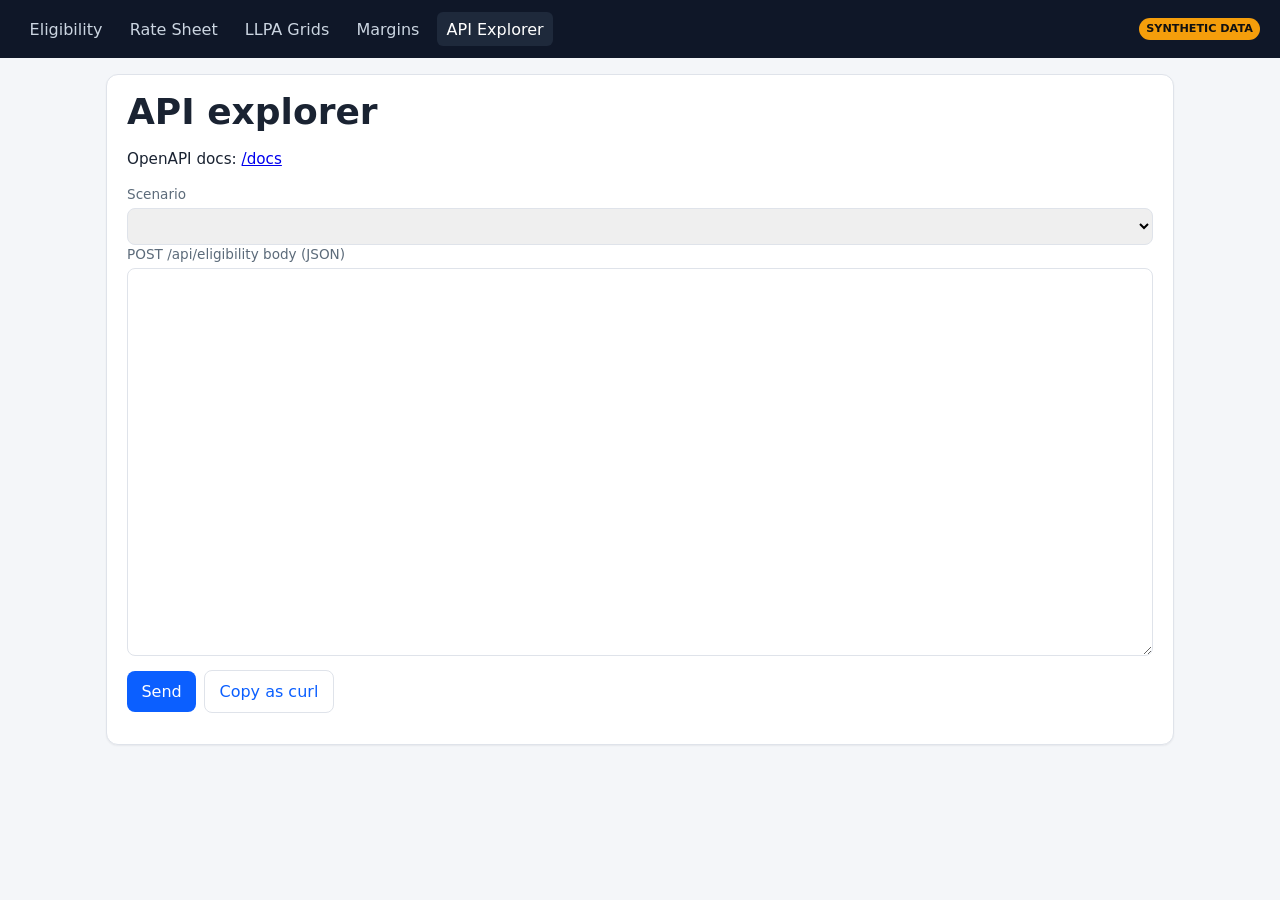
==== static/explorer.html @ 3ef73f7b "Add HELOC pricing engine with API, admin UI, and tests. Synthetic example data, SQLite config, and e" ====
<!DOCTYPE html>
<html lang="en">
<head>
  <meta charset="utf-8" />
  <meta name="viewport" content="width=device-width, initial-scale=1" />
  <title>API explorer</title>
  <link rel="stylesheet" href="/static/style.css" />
</head>
<body>
  <nav id="nav"></nav>
  <main>
    <div class="card">
      <h1>API explorer</h1>
      <p>OpenAPI docs: <a href="/docs">/docs</a></p>
      <label>Scenario</label>
      <select id="scenario"></select>
      <label>POST /api/eligibility body (JSON)</label>
      <textarea id="body" rows="16"></textarea>
      <div class="row" style="margin-top:0.5rem">
        <button type="button" id="send">Send</button>
        <button type="button" id="curl" class="ghost">Copy as curl</button>
      </div>
      <p id="timing"></p>
      <pre id="response"></pre>
    </div>
  </main>
  <script src="/static/nav.js"></script>
  <script src="/static/explorer.js"></script>
</body>
</html>
---- static/style.css ----
:root {
  --bg: #f4f6f9;
  --card: #fff;
  --text: #1a2332;
  --muted: #5c6b7a;
  --accent: #0b5fff;
  --danger: #b42318;
  --ok: #067647;
  --border: #dfe3ea;
}
* { box-sizing: border-box; }
body {
  margin: 0;
  font-family: system-ui, -apple-system, Segoe UI, Roboto, sans-serif;
  background: var(--bg);
  color: var(--text);
  line-height: 1.45;
}
nav {
  display: flex;
  gap: 0.5rem;
  flex-wrap: wrap;
  align-items: center;
  padding: 0.75rem 1.25rem;
  background: #0f1728;
  color: #fff;
}
nav a {
  color: #cbd5e1;
  text-decoration: none;
  padding: 0.35rem 0.6rem;
  border-radius: 6px;
}
nav a.active, nav a:hover { background: #1e293b; color: #fff; }
.badge {
  background: #f59e0b;
  color: #111;
  font-size: 0.7rem;
  font-weight: 700;
  padding: 0.2rem 0.45rem;
  border-radius: 999px;
  margin-left: auto;
}
main { max-width: 1100px; margin: 1rem auto; padding: 0 1rem 2rem; }
.card {
  background: var(--card);
  border: 1px solid var(--border);
  border-radius: 12px;
  padding: 1rem 1.25rem;
  margin-bottom: 1rem;
  box-shadow: 0 1px 2px rgba(16,24,40,.06);
}
h1 { font-size: 2.25rem; margin: 0 0 0.75rem; line-height: 1.15; font-weight: 700; }
h2 { font-size: 1.125rem; margin: 1rem 0 0.5rem; font-weight: 600; }
p, label, input, select, button { font-size: 0.95rem; }
.grid2 { display: grid; grid-template-columns: repeat(auto-fit, minmax(220px, 1fr)); gap: 0.75rem; }
label { display: block; font-size: 0.85rem; color: var(--muted); margin-bottom: 0.2rem; }
input, select, textarea {
  width: 100%;
  padding: 0.45rem 0.55rem;
  border: 1px solid var(--border);
  border-radius: 8px;
  font: inherit;
}
button {
  background: var(--accent);
  color: #fff;
  border: 0;
  border-radius: 8px;
  padding: 0.55rem 0.9rem;
  font: inherit;
  cursor: pointer;
}
button.secondary { background: #475569; }
button.ghost { background: transparent; color: var(--accent); border: 1px solid var(--border); }
.row { display: flex; gap: 0.5rem; flex-wrap: wrap; align-items: center; }
.err { color: var(--danger); font-size: 0.9rem; }
.ok { color: var(--ok); }
table { width: 100%; border-collapse: collapse; font-size: 0.85rem; }
th, td { border: 1px solid var(--border); padding: 0.35rem; text-align: left; vertical-align: top; }
th { background: #f8fafc; }
.hidden { display: none; }
#cltvLive { font-weight: 600; }
.breakdown { font-family: ui-monospace, monospace; font-size: 0.82rem; white-space: pre-wrap; }
#dropZone.drag, #dropZoneA.drag, #dropZoneB.drag { outline: 2px dashed var(--accent); }
.muted { color: var(--muted); font-size: 0.9rem; }
@media (max-width: 640px) { main { padding: 0 0.6rem 1.5rem; } }
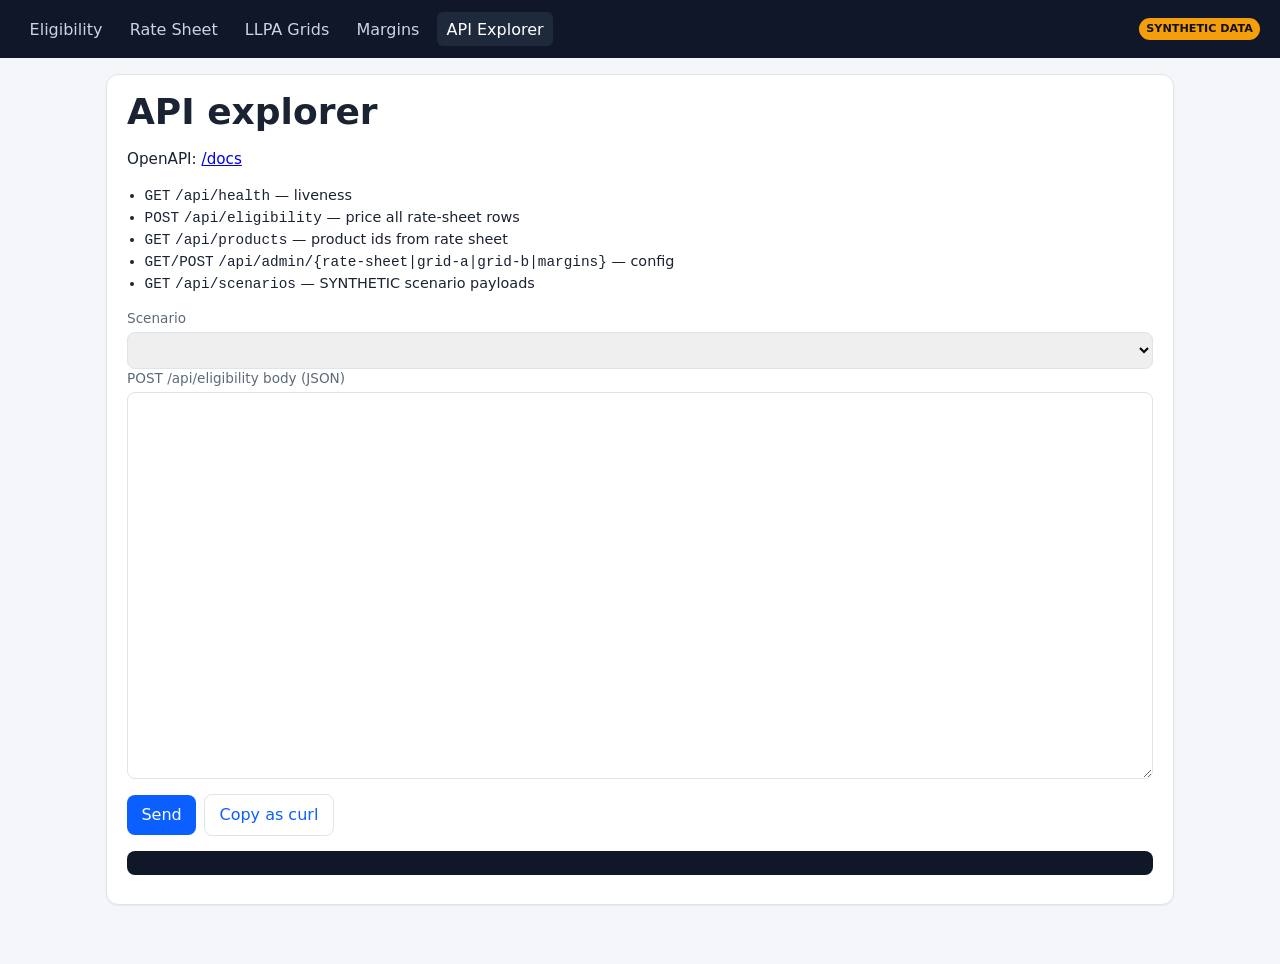
==== commit 8b81c770: "Apply REVIEW1: rounding, reasons, UI, deploy, and SYNTHETIC data. CLTV rounds before lookup; collect" ====
--- a/static/explorer.html
+++ b/static/explorer.html
@@ -4,6 +4,7 @@
   <meta charset="utf-8" />
   <meta name="viewport" content="width=device-width, initial-scale=1" />
   <title>API explorer</title>
+  <link rel="icon" href="/favicon.ico" type="image/svg+xml" />
   <link rel="stylesheet" href="/static/style.css" />
 </head>
 <body>
@@ -11,7 +12,14 @@
   <main>
     <div class="card">
       <h1>API explorer</h1>
-      <p>OpenAPI docs: <a href="/docs">/docs</a></p>
+      <p>OpenAPI: <a href="/docs">/docs</a></p>
+      <ul class="endpoint-list">
+        <li><code>GET</code> <code>/api/health</code> — liveness</li>
+        <li><code>POST</code> <code>/api/eligibility</code> — price all rate-sheet rows</li>
+        <li><code>GET</code> <code>/api/products</code> — product ids from rate sheet</li>
+        <li><code>GET/POST</code> <code>/api/admin/{rate-sheet|grid-a|grid-b|margins}</code> — config</li>
+        <li><code>GET</code> <code>/api/scenarios</code> — SYNTHETIC scenario payloads</li>
+      </ul>
       <label>Scenario</label>
       <select id="scenario"></select>
       <label>POST /api/eligibility body (JSON)</label>
@@ -20,8 +28,8 @@
         <button type="button" id="send">Send</button>
         <button type="button" id="curl" class="ghost">Copy as curl</button>
       </div>
-      <p id="timing"></p>
-      <pre id="response"></pre>
+      <p id="timing" class="muted"></p>
+      <pre id="response" class="response-box"></pre>
     </div>
   </main>
   <script src="/static/nav.js"></script>
--- a/static/style.css
+++ b/static/style.css
@@ -84,4 +84,31 @@
 .breakdown { font-family: ui-monospace, monospace; font-size: 0.82rem; white-space: pre-wrap; }
 #dropZone.drag, #dropZoneA.drag, #dropZoneB.drag { outline: 2px dashed var(--accent); }
 .muted { color: var(--muted); font-size: 0.9rem; }
+.alert { background: #fef3f2; border: 1px solid #fecdca; padding: 0.6rem 0.75rem; border-radius: 8px; }
+.field-err { color: var(--danger); font-size: 0.8rem; margin: 0.15rem 0 0.5rem; }
+.summary-bar { font-size: 0.95rem; }
+.filters .inline { font-size: 0.85rem; display: flex; align-items: center; gap: 0.35rem; }
+.filters select { width: auto; min-width: 7rem; }
+.scenario-btns { display: flex; flex-wrap: wrap; gap: 0.35rem; }
+.table-scroll { overflow-x: auto; max-height: 420px; overflow-y: auto; }
+.results-table thead th { position: sticky; top: 0; background: #f1f5f9; z-index: 1; }
+.row-best { background: #ecfdf3; }
+.row-active { outline: 2px solid var(--accent); }
+.ledger { list-style: none; margin: 0; padding: 0; border: 1px solid var(--border); border-radius: 8px; }
+.ledger li { display: flex; justify-content: space-between; gap: 1rem; padding: 0.45rem 0.65rem; border-bottom: 1px solid var(--border); font-size: 0.9rem; }
+.ledger li:last-child { border-bottom: 0; font-weight: 600; }
+.ledger-neg .ledger-val { color: var(--danger); }
+.ledger-panel { margin-top: 0.75rem; padding-top: 0.5rem; border-top: 1px solid var(--border); }
+.reason-list { margin: 0; padding-left: 1.1rem; font-size: 0.88rem; }
+.endpoint-list { font-size: 0.9rem; padding-left: 1.1rem; }
+.response-box { background: #0f1728; color: #e2e8f0; padding: 0.75rem; border-radius: 8px; overflow: auto; max-height: 420px; font-size: 0.82rem; }
+.na-cell { background: #e2e8f0; color: #64748b; }
+.grid-y-label { font-weight: 700; background: #f8fafc; }
+th.cltv-head { font-size: 0.75rem; }
+th.cltv-head small { display: block; font-weight: 400; color: var(--muted); }
+@media (max-width: 390px) {
+  nav { padding: 0.5rem 0.6rem; }
+  h1 { font-size: 1.65rem; }
+  .filters { flex-direction: column; align-items: stretch; }
+}
 @media (max-width: 640px) { main { padding: 0 0.6rem 1.5rem; } }
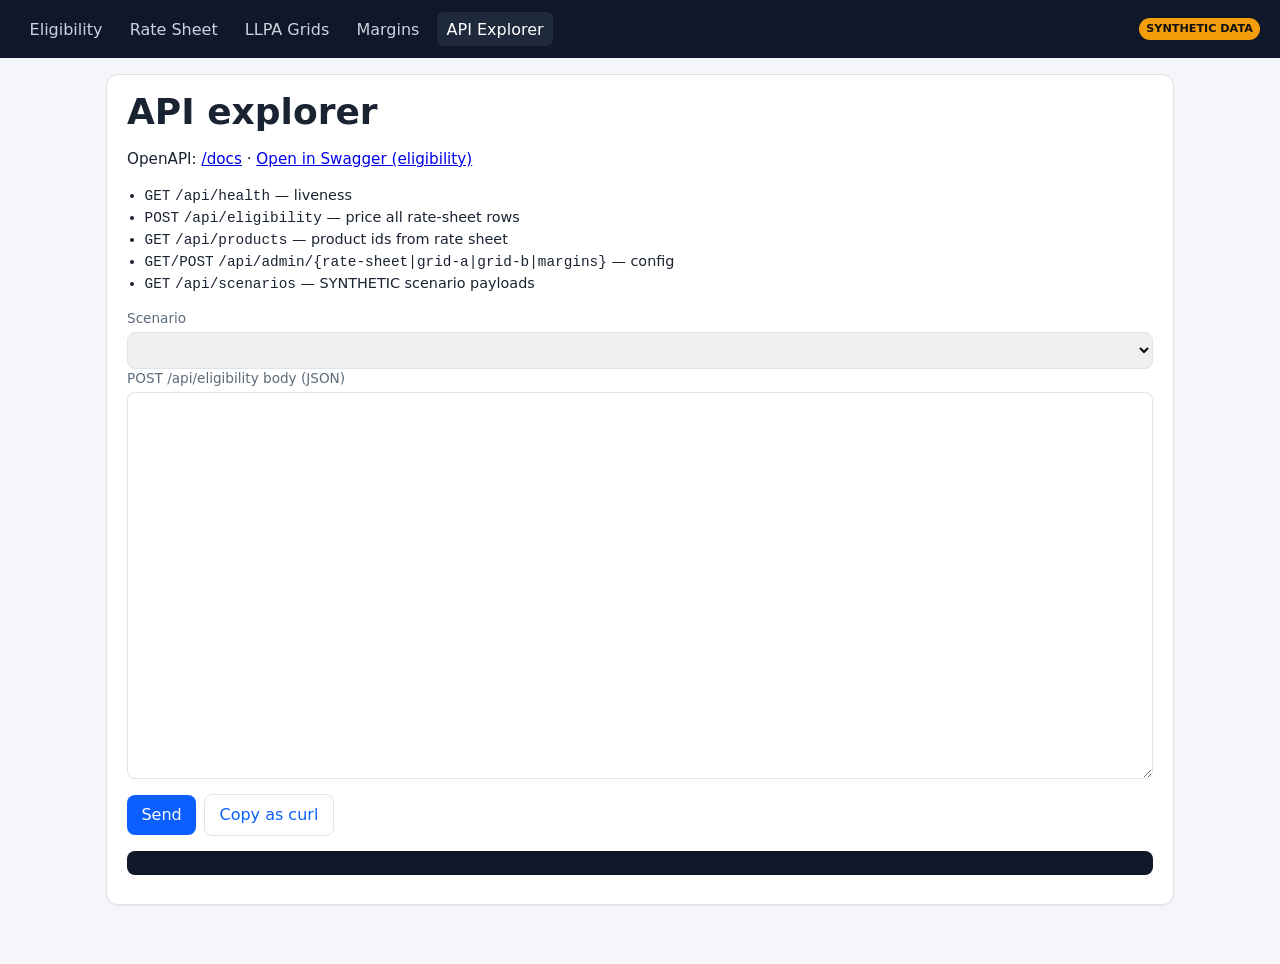
==== commit 3a14f17d: "Add eight-step eligibility engine trace and OpenAPI docs. Borrower-level grid LLPAs are computed onc" ====
--- a/static/explorer.html
+++ b/static/explorer.html
@@ -12,7 +12,7 @@
   <main>
     <div class="card">
       <h1>API explorer</h1>
-      <p>OpenAPI: <a href="/docs">/docs</a></p>
+      <p>OpenAPI: <a href="/docs">/docs</a> · <a href="/docs#/Pricing/post_api_eligibility">Open in Swagger (eligibility)</a></p>
       <ul class="endpoint-list">
         <li><code>GET</code> <code>/api/health</code> — liveness</li>
         <li><code>POST</code> <code>/api/eligibility</code> — price all rate-sheet rows</li>
@@ -29,10 +29,15 @@
         <button type="button" id="curl" class="ghost">Copy as curl</button>
       </div>
       <p id="timing" class="muted"></p>
+      <details id="traceTimelineWrap" class="engine-trace-panel hidden">
+        <summary><strong>Engine trace</strong></summary>
+        <div id="traceTimeline"></div>
+      </details>
       <pre id="response" class="response-box"></pre>
     </div>
   </main>
   <script src="/static/nav.js"></script>
+  <script src="/static/trace-ui.js"></script>
   <script src="/static/explorer.js"></script>
 </body>
 </html>
--- a/static/style.css
+++ b/static/style.css
@@ -87,10 +87,41 @@
 .alert { background: #fef3f2; border: 1px solid #fecdca; padding: 0.6rem 0.75rem; border-radius: 8px; }
 .field-err { color: var(--danger); font-size: 0.8rem; margin: 0.15rem 0 0.5rem; }
 .summary-bar { font-size: 0.95rem; }
-.filters .inline { font-size: 0.85rem; display: flex; align-items: center; gap: 0.35rem; }
+.engine-trace-panel summary { cursor: pointer; font-size: 1rem; }
+.engine-trace { list-style: none; margin: 0.75rem 0 0; padding: 0; display: flex; flex-direction: column; gap: 0.65rem; }
+.trace-step { border: 1px solid var(--border); border-radius: 8px; padding: 0.55rem 0.75rem; }
+.trace-step.trace-fail { border-color: #fecdca; background: #fffbfb; }
+.trace-head { display: flex; align-items: baseline; gap: 0.5rem; flex-wrap: wrap; }
+.trace-name { font-weight: 600; font-family: ui-monospace, monospace; font-size: 0.88rem; }
+.trace-ico { width: 1.1rem; text-align: center; font-weight: 700; }
+.trace-step.trace-ok .trace-ico { color: var(--ok); }
+.trace-step.trace-fail .trace-ico { color: var(--danger); }
+.trace-ms { margin-left: auto; font-size: 0.82rem; }
+.trace-matched { margin: 0.35rem 0 0; font-size: 0.85rem; }
+.trace-attrs { list-style: none; margin: 0.35rem 0 0; padding: 0; font-size: 0.85rem; }
+.trace-attr { padding: 0.2rem 0; border-top: 1px dashed var(--border); }
+.trace-out-details { margin-top: 0.35rem; font-size: 0.82rem; }
+.trace-out { margin: 0.25rem 0 0; font-size: 0.75rem; max-height: 10rem; overflow: auto; background: #f8fafc; padding: 0.45rem; border-radius: 6px; }
+.filters .inline { font-size: 0.85rem; display: flex; align-items: center; gap: 0.35rem; white-space: nowrap; }
+.filters .inline.chk { flex-direction: row; }
+.filters .inline.chk input { width: auto; flex-shrink: 0; }
 .filters select { width: auto; min-width: 7rem; }
+.details-affordance { display: inline-block; color: var(--muted); font-size: 0.75rem; margin-right: 0.25rem; transition: transform 0.15s; }
+.details-affordance.open { transform: rotate(90deg); }
+.inelig-groups { display: flex; flex-direction: column; gap: 0.65rem; }
+.inelig-group { border: 1px solid var(--border); border-radius: 8px; padding: 0.55rem 0.75rem; }
+.inelig-group summary { cursor: pointer; list-style: none; }
+.inelig-group summary::-webkit-details-marker { display: none; }
+.reason-inline { display: inline-block; vertical-align: top; margin-right: 0.75rem; }
+.inelig-count { font-size: 0.85rem; color: var(--muted); }
+.inelig-rows { margin: 0.5rem 0 0; padding-left: 1.1rem; font-size: 0.88rem; }
+.preview-summary { margin: 0 0 0.5rem; }
+.preview-errors { color: var(--danger); margin: 0.25rem 0 0.5rem; padding-left: 1.1rem; }
+.preview-sample { margin-top: 0.35rem; font-size: 0.82rem; }
+.preview-sample-json { font-size: 0.75rem; max-height: 16rem; overflow: auto; }
 .scenario-btns { display: flex; flex-wrap: wrap; gap: 0.35rem; }
-.table-scroll { overflow-x: auto; max-height: 420px; overflow-y: auto; }
+.table-scroll { overflow-x: auto; overflow-y: visible; }
+.product-head td { background: #f1f5f9; font-weight: 700; }
 .results-table thead th { position: sticky; top: 0; background: #f1f5f9; z-index: 1; }
 .row-best { background: #ecfdf3; }
 .row-active { outline: 2px solid var(--accent); }
@@ -109,6 +140,7 @@
 @media (max-width: 390px) {
   nav { padding: 0.5rem 0.6rem; }
   h1 { font-size: 1.65rem; }
-  .filters { flex-direction: column; align-items: stretch; }
+  .filters { flex-wrap: wrap; gap: 0.45rem 0.65rem; align-items: center; }
+  .filters .inline { flex: 0 1 auto; }
 }
 @media (max-width: 640px) { main { padding: 0 0.6rem 1.5rem; } }
